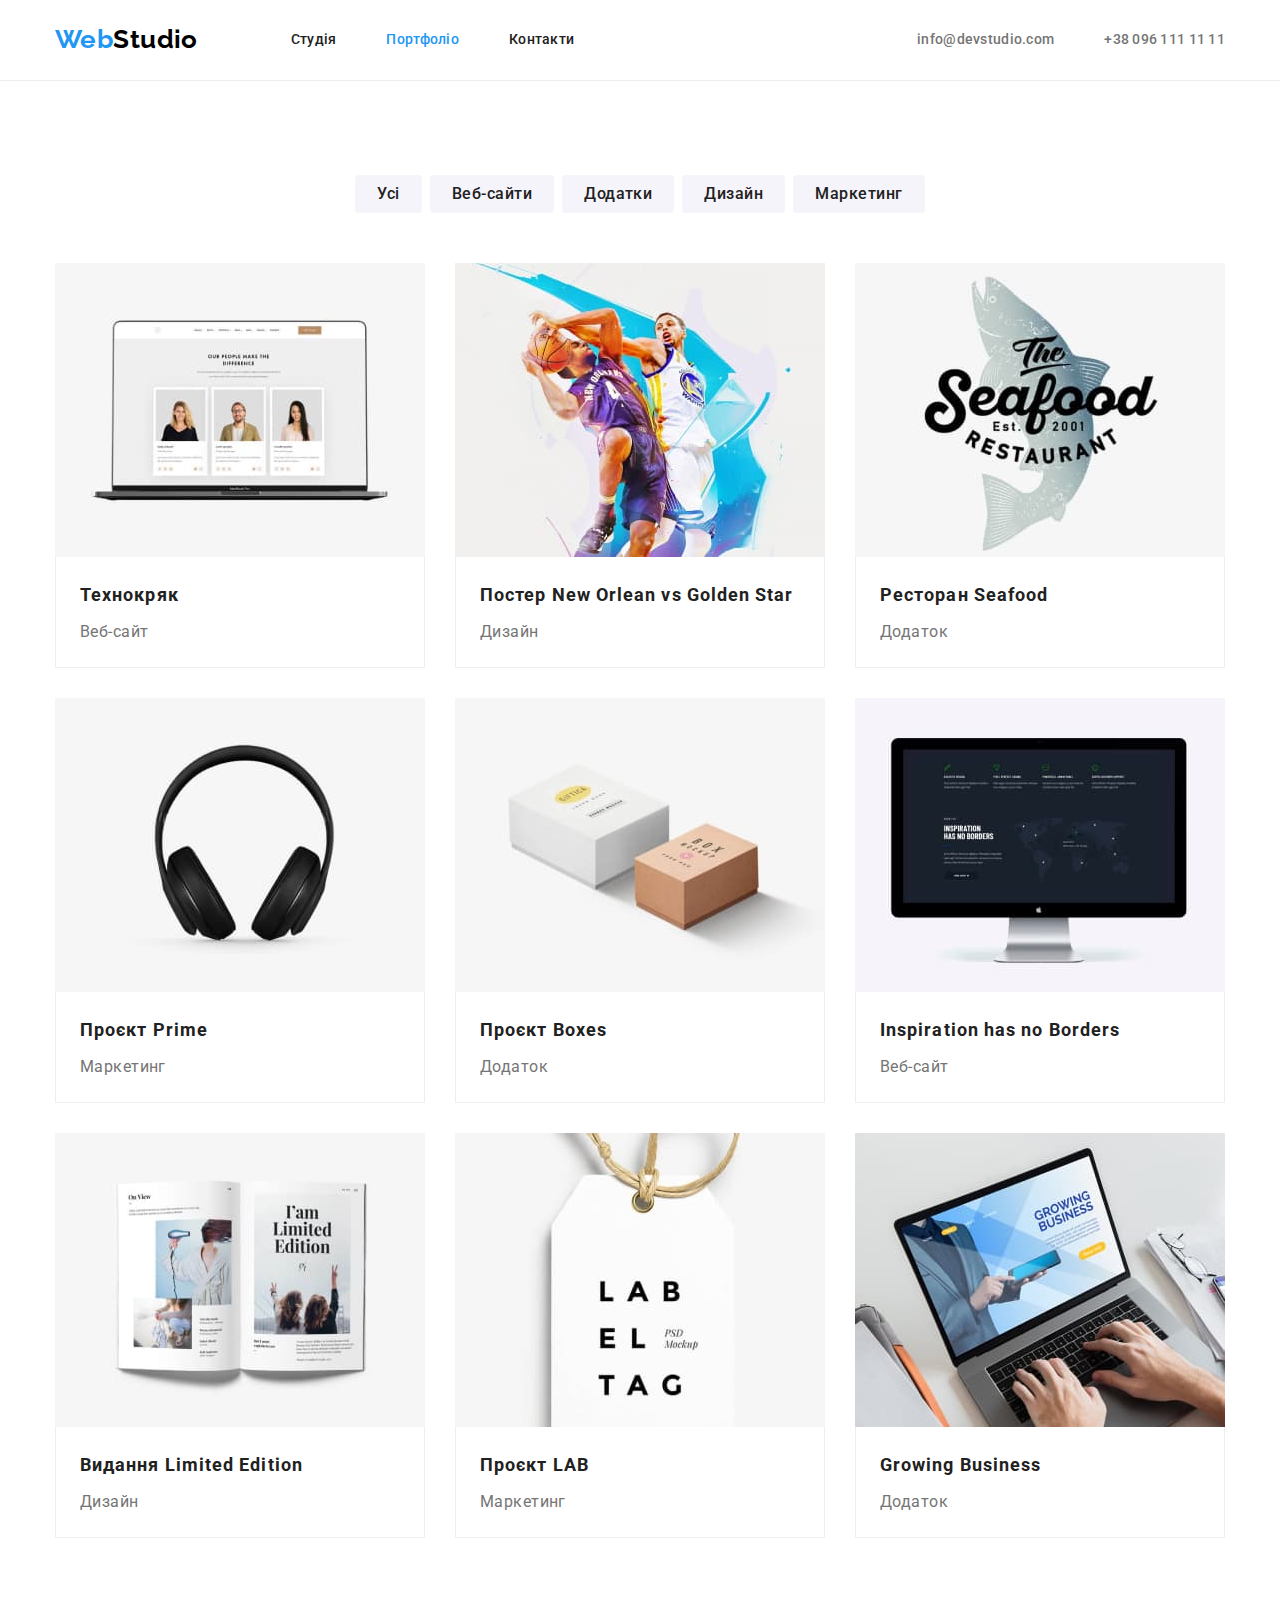
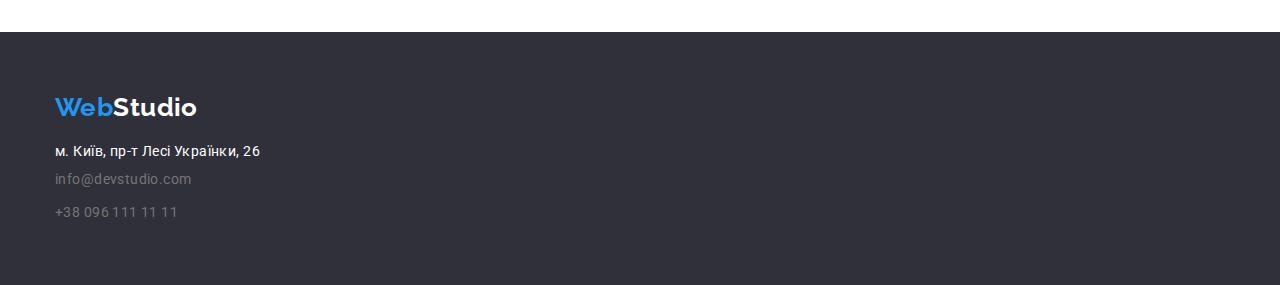
==== portfolio.html @ 80e84106 "copying the project, adding background and shadows" ====
<!DOCTYPE html>
<html lang="uk">

<head>
    <meta charset="UTF-8">
    <meta http-equiv="X-UA-Compatible" content="IE=edge">
    <meta name="viewport" content="width=device-width, initial-scale=1.0">
    <title>WebStudio</title>
    <link rel="preconnect" href="https://fonts.googleapis.com">
    <link rel="preconnect" href="https://fonts.gstatic.com" crossorigin>
    <link href="https://fonts.googleapis.com/css2?family=Raleway:wght@700&family=Roboto:wght@400;500;700;900&display=swap"
        rel="stylesheet">
    <link rel="stylesheet" href="https://cdn.jsdelivr.net/npm/modern-normalize@1.1.0/modern-normalize.min.css">
    <link rel="stylesheet" href="./css/styles.css">
</head>

<body>
    <!--Шапка сайту-->
<header class="page-header">
    <div class="container header-container">
        <nav class="site-nav">
            <a href="./index.html" class="logo link">Web<span class="title">Studio</span></a>
            <ul class="navigation-website list">
                <li><a href="./index.html" class="link">Студія</a></li>
                <li><a href="./portfolio.html" class="current link">Портфоліо</a></li>
                <li><a href="./index.html" class="link">Контакти</a></li>
            </ul>
        </nav>
        <ul class="contact list">
            <li><a href="mailto:info@devstudio.com" class="link">info@devstudio.com</a></li>
            <li><a href="tel:+380961111111" class="link">+38 096 111 11 11</a></li>
        </ul>
    </div>
</header>

    <main>
    <section class="project">
        <div class="container">
            <h1 class="hidden-title">Послуги</h1>
        
        <!--Опції-->
        
        <ul class="option list option-container">
            <li>
                <button type="button" class="option button">Усі</button>
            </li>
            <li>
                <button type="button" class="option button">Веб-сайти</button>
            </li>
            <li>
                <button type="button" class="option button">Додатки</button>
            </li>
            <li>
                <button type="button" class="option button">Дизайн</button>
            </li>
            <li>
                <button type="button" class="option button">Маркетинг</button>
            </li>
        </ul>
        
        <!--Проекти-->
        
        <ul class="list project-container">
            <li class="card">
                <a href="" class="link">
                    <img src="./images/project1.jpg" alt="відкритий ноутбук" width="370" height="294">
                    <div class="card-text"><h2 class="title">Технокряк</h2>
                    <p class="text">Веб-сайт</p>
                    </div>
                </a>
            </li>
            <li class="card">
                <a href="" class="link">
                    <img src="./images/project2.jpg" alt="два баскетболіста" width="370" height="294">
                    <div class="card-text"><h2 class="title">Постер <span lang="en">New Orlean vs Golden Star</span></h2>
                    <p class="text">Дизайн</p>
                    </div>
                </a>
            </li>
            <li class="card">
                <a href="" class="link">
                    <img src="./images/project3.jpg" alt="назва ресторану Seafood" width="370" height="294">
                    <div class="card-text"><h2 class="title">Ресторан <span lang="en">Seafood</span></h2>
                    <p class="text">Додаток</p>
                    </div>
                </a>
            </li>
            <li class="card">
                <a href="" class="link">
                    <img src="./images/project4.jpg" alt="навушники" width="370" height="294">
                    <div class="card-text"><h2 class="title">Проєкт <span lang="en">Prime</span></h2>
                    <p class="text">Маркетинг</p>
                    </div>
                </a>
            </li>
            <li class="card">
                <a href="" class="link">
                    <img src="./images/project5.jpg" alt="дві коробки" width="370" height="294">
                    <div class="card-text"><h2 class="title">Проєкт <span lang="en">Boxes</span></h2>
                    <p class="text">Додаток</p>
                    </div>
                </a>
            </li>
            <li class="card">
                <a href="" class="link">
                    <img src="./images/project6.jpg" alt="монітор комп'ютера" width="370" height="294">
                    <div class="card-text"><h2 class="title" lang="en">Inspiration has no Borders</h2>
                    <p class="text">Веб-сайт</p>
                    </div>
                </a>
            </li>
            <li class="card">
                <a href="" class="link">
                    <img src="./images/project7.jpg" alt="розгорнутий журнал" width="370" height="294">
                    <div class="card-text"><h2 class="title">Видання <span lang="en">Limited Edition</span></h2>
                    <p class="text">Дизайн</p>
                    </div>
                </a>
            </li>
            <li class="card">
                <a href="" class="link">
                    <img src="./images/project8.jpg" alt="біла етікетка" width="370" height="294">
                    <div class="card-text"><h2 class="title">Проєкт <span lang="en">LAB</span></h2>
                    <p class="text">Маркетинг</p>
                    </div>
                </a>
            </li>
            <li class="card">
                <a href="" class="link">
                    <img src="./images/project9.jpg" alt="дві руки друкують на ноутбуку" width="370" height="294">
                    <div class="card-text"><h2 lang="en" class="title">Growing Business</h2>
                    <p class="text">Додаток</p>
                    </div>
                </a>
            </li>
        </ul>
    </div>
        
    </section>
        
    </main>

<!--Контакти-->
<footer class="addres-site">
    <div class="container">
        <a href="./index.html" class="logo link">Web<span class="title-f">Studio</span></a>
        <address>
            <ul class="list">
                <li class="contact-footer">
                    <a href="https://goo.gl/maps/huV2Abc8w93VLeY37" class="map link" target="_blank"
                        rel="noreferer noopener nofollow">
                        м. Київ, пр-т Лесі Українки, 26</a>
                </li>
                <li class="auth contact-footer">
                    <a href="mailto:info@devstudio.com" class="link">info@devstudio.com</a>

                </li>
                <li class="auth contact-footer">
                    <a href="tel:+380961111111" class="link">+38 096 111 11 11</a>
                </li>
            </ul>
        </address>
    </div>
</footer>

</body>

</html>
---- css/styles.css ----
:root{
  --title-color:#212121;
  --text-color:#757575;
  --chenj-color:#2196F3;
  --mane-color:#FFFFFF;
  --section-bg-color:#F5F5F5;
  --footer-bg-color:#2F303A;
  --section-bg-color:#F5F4FA;
  --card-bg-color:#EEEEEE;
  --blac-color:#000000;
  --hero-color: #C4C4C4;
  --icon-color-fon: #F5F4FA;
}

.list{
    list-style: none;
    padding-left: 0;
    margin: 0;
}

img{
    display: block;
    max-width: 100%;
    height: auto;
}

.link{
    text-decoration: none;
}

h1,h2,h3,h4,p{
    margin: 0;
}

 ul,ol{
    margin-top: 0;
    margin-bottom: 0;
    padding-left: 0;
 }

button{
    cursor: pointer;
 }

body{
    background-color: var(--mane-color);
    color: var(--text-color);
    font-family: Roboto, sans-serif;
    letter-spacing: 0.03em;
    font-size: 14px;
}

.container {
    width: 1200px;
    padding-left: 15px;
    padding-right: 15px;
    margin-right: auto;
    margin-left: auto;
}

.section{
    padding-top: 94px;
    padding-bottom: 94px;
}

/* ============= Шапка сайту ============= */

.page-header{
    padding-top: 24px;
    padding-bottom: 25px;
    border-bottom: 1px solid #ececec;
    text-align: center;
}

.header-container{
    display: flex;
    align-items: center;
}

.site-nav{
    display: flex;
    align-items: center;
}

.navigation-website {
    display: flex;
    column-gap: 50px;
}

.logo{
    margin-right: 93px;
    color: var(--chenj-color);
    font-family: 'Raleway';
    font-weight: 700;
    font-size: 26px;
    line-height: 1.19;
}

.logo .title{
    color: var(--blac-color);
}

.logo .title-f{
    color: var(--mane-color);
}

.navigation-website a{
    color: var(--title-color); 
    padding-top: 32px;
    padding-bottom: 32px;
    
} 

.contact a{
    color: var(--text-color);
}

.contact{
    display: flex;
    margin-left: auto;
    column-gap: 50px;
}

.navigation-website a:hover,
.navigation-website a:focus,
.contact a:hover,
.contact a:focus{
    color: var(--chenj-color);
}

.navigation-website a,
.contact{
    font-weight: 500;
    line-height: 1.71;
    letter-spacing: 0.02em
}

.navigation-website .current{
    color: var(--chenj-color);
}

/* ===== Герой ===== */

.hero{
    background-color: var(--hero-color);
    padding-top: 200px;
    padding-bottom: 200px;

    width: 1600px;
    height: 600px;
    margin-left: auto;
    margin-right: auto;
    background-image:linear-gradient(rgba(47, 48, 58, 0.4), rgba(47, 48, 58, 0.4)), 
    url(../images/hero.jpg);
    background-size: cover;
}

.hero-container{
    text-align: center;
}

.hero-title{
    color: var(--mane-color);
    width: 694px;
    margin-bottom: 30px;
    margin-left: auto;
    margin-right: auto;
       
    font-weight: 900;
    font-size: 44px;
    line-height: 1.36;
    text-align: center;
    letter-spacing: 0.06em;
    text-transform: uppercase;
}

.button-hero{
    display: block;
}

.button{
    color: var(--mane-color);
    background-color: var(--chenj-color);
    border: none;
    border-radius: 4px;
    font-family: Roboto, sans-serif;
    font-weight: 700;
    font-size: 16px;
    line-height: 1.88;
    display: inline-block;
    align-items: center;
    text-align: center;
    letter-spacing: 0.06em;
    margin: auto;
    cursor: pointer;
}

.button-hero{
    min-width: 216px;
    padding: 10px 32px;
}

/* ============= Секції ============ */

/* ===== Наші переваги ===== */

.benefits-container{
    display: flex;
    flex-wrap: wrap;
    column-gap: 30px;
}

.hidden-title{
    position: absolute;
    white-space: nowrap;
    width: 1px;
    height: 1px;
    overflow: hidden;
    border: 0;
    padding: 0;
    clip: rect(0 0 0 0);
    clip-path: inset(50%);
    margin: -1px;
}

.benefits li{
    width: 270px;
}

.benefits .title{
    color: var(--title-color);
    margin-bottom: 10px;

    font-weight: 700;
    font-size: 14px;
    line-height: 1.14;
    text-transform: uppercase;
}

.benefits .text{
    font-weight: 400;
    line-height: 1.71;
}

.benefits .title::before{
    content: '';
    display: block;
    height: 120px; 
    background-repeat: no-repeat;
    background-position: center;
    background-color: var(--icon-color-fon);
    margin-bottom: 30px;
}

.icon-antenna::before{
    background-image: url(../images/antenna.svg);
}

.icon-cloc::before{
    background-image: url(../images/clock.svg);
}

.icon-diagram::before{
    background-image: url(../images/diagram.svg);
}

.icon-astronaut::before{
    background-image: url(../images/astronaut.svg);
}





/* ===== Чим ми займаємся =====  */

.work{
    padding-top: 0;  
}

.work-container {
    display: flex;
    flex-wrap: wrap;
    column-gap: 30px;
}

.section-title{
    color: var(--title-color);

    font-weight: 700;
    font-size: 36px;
    line-height: 1.17;
    text-align: center;
}

/* ===== Наша команда ===== */

.team{
    background-color: var(--section-bg-color);
}

.team-container{
    display: flex;
    flex-wrap: wrap;
    column-gap: 30px;
}

.team-card-text{
    padding: 30px 0px;
    text-align: center;
}

.section-title{
    margin-bottom: 50px;
}

.team .name{
    color: var(--title-color);
    margin-bottom: 10px;

    font-weight: 500;
    font-size: 16px;
    line-height: 1.19;
    text-align: center;
}

.team .text{
    font-size: 16px;
    line-height: 1.19;
    text-align: center;
}

.member{
    background-color: var(--mane-color);
    box-shadow: 0px 1px 3px rgba(0, 0, 0, 0.12), 0px 1px 1px rgba(0, 0, 0, 0.14), 0px 2px 1px rgba(0, 0, 0, 0.2);
    border-radius: 0px 0px 4px 4px;
}

/* ============= Контакти ============= */

.auth{
    color: rgba(255,255,255,60%);

    font-weight: 400;
    line-height: 1.71;
    letter-spacing: 0.03em;
}

address{
    margin-top: 20px;
}

.contact-footer:not(:last-child){
    margin-bottom: 9px;
}

.contact-footer a:hover,
.contact-footer a:focus{
    color: var(--chenj-color);
}

.contact-footer .link{
    color: var(--text-color);
}

.contact-footer .map{
    color: var(--mane-color);
}

address {
    font-style: normal;
}

.addres-site{
    background-color: var(--footer-bg-color);
    padding-top: 60px;
    padding-bottom: 60px;
    }

 /* ===== Опції портфоліо ===== */

 .project{
    padding-top: 94px;
    padding-bottom: 94px;
 }

 .option-container{
    display: flex;
    flex-wrap: wrap;
    column-gap: 8px;
    justify-content: center;
    margin-bottom: 50px;
 }

 .project-container{
    display: flex;
    flex-wrap: wrap;
    column-gap: 30px;
    row-gap: 30px;
 }

.option.button{
    color: var(--title-color);
    background-color: var(--section-bg-color);
    padding: 6px 22px;

    font-family: inherit;
    font-weight: 500;
    font-size: 16px;
    line-height: 1.62;
    letter-spacing: 0.03em;
}

.option.button:hover,
.option.button:focus{
    color: var(--mane-color);
    background-color: var(--chenj-color);

    box-shadow: 0px 3px 1px rgba(0, 0, 0, 0.1), 0px 1px 2px rgba(0, 0, 0, 0.08), 0px 2px 2px rgba(0, 0, 0, 0.12);

}

/* ===== Проекти портфоліо ===== */

.card .title{
    color: var(--title-color);

    font-weight: 700;
    font-size: 18px;
    line-height: 2;
    letter-spacing: 0.06em;
    margin-bottom: 4px;
}

.card .text{
    color: var(--text-color);

    font-weight: 400;
    font-size: 16px;
    line-height: 1.88;
}

.card-text{
    padding: 20px 24px;
    border: 1px solid var(--card-bg-color);
    border-top: none;
}

.card:hover,
.card:focus{
    box-shadow: 0px 1px 1px rgba(0, 0, 0, 0.12), 0px 4px 4px rgba(0, 0, 0, 0.06), 1px 4px 6px rgba(0, 0, 0, 0.16);

}
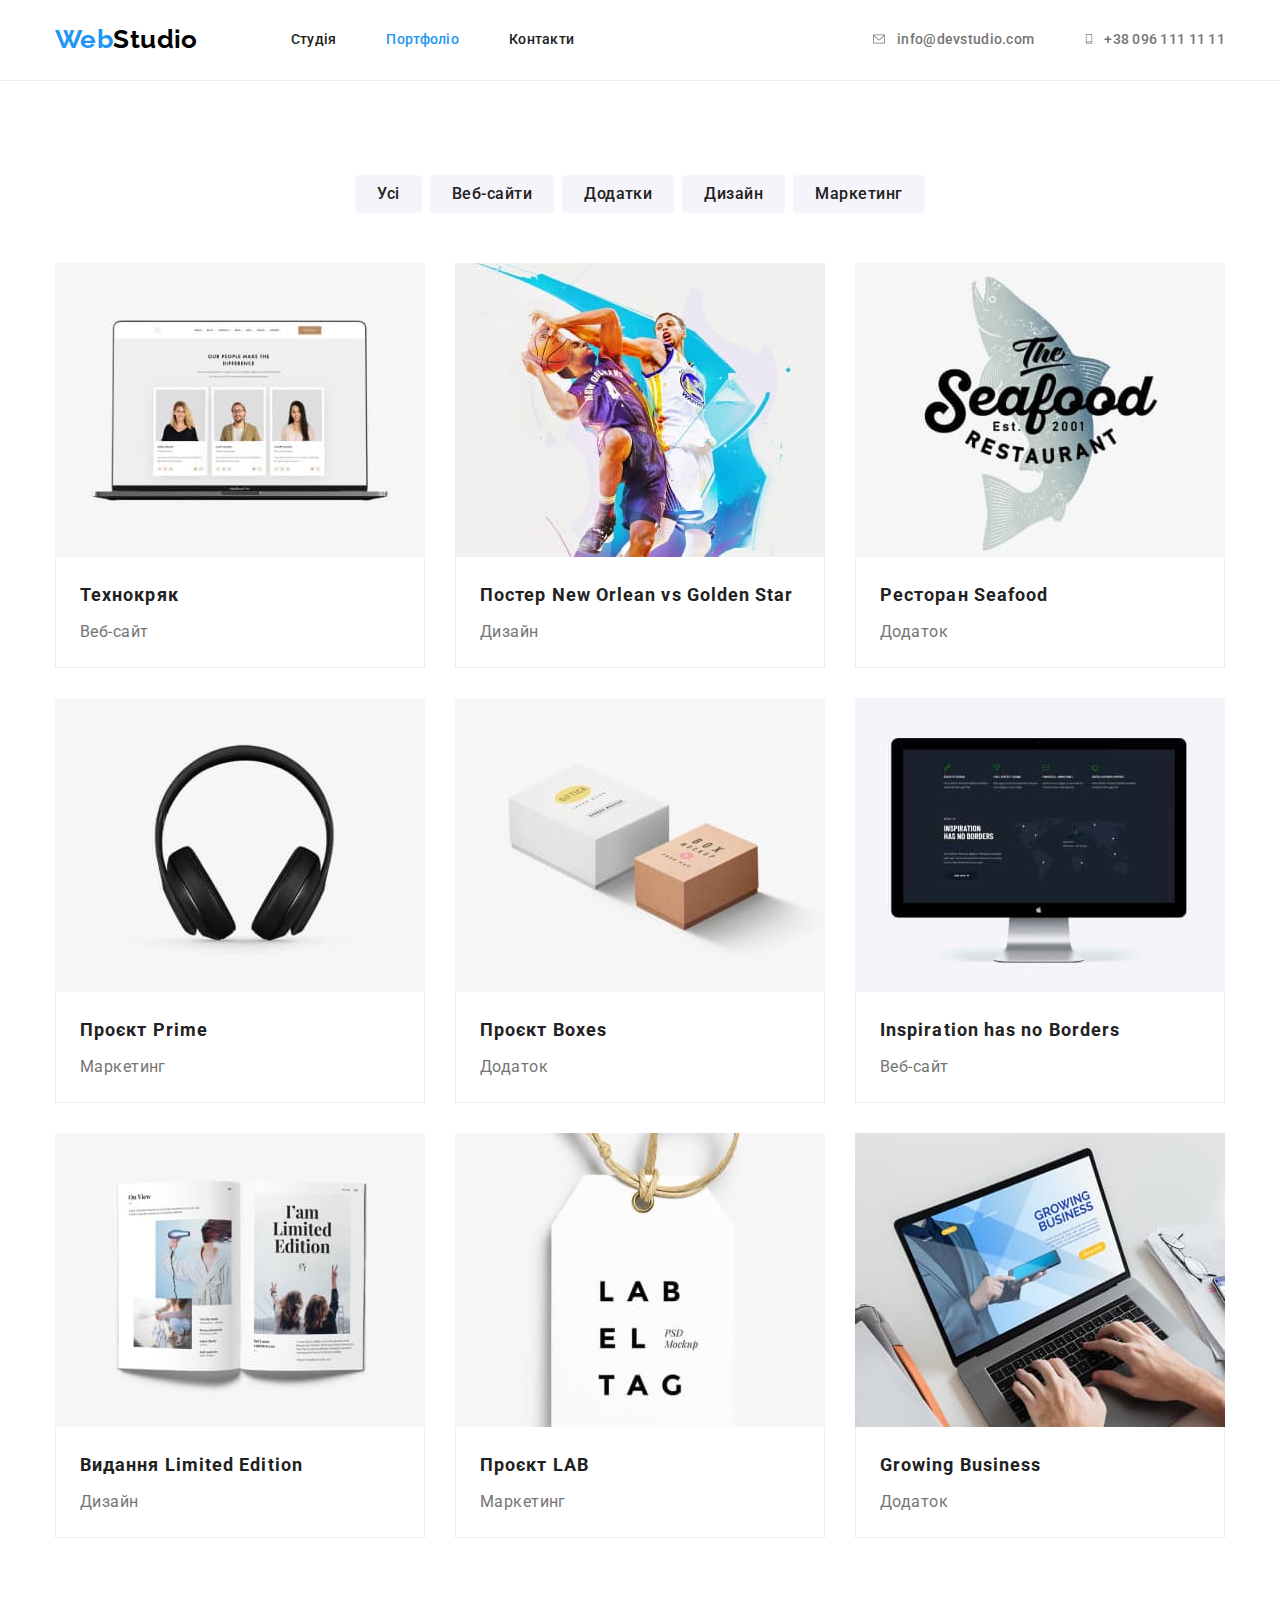
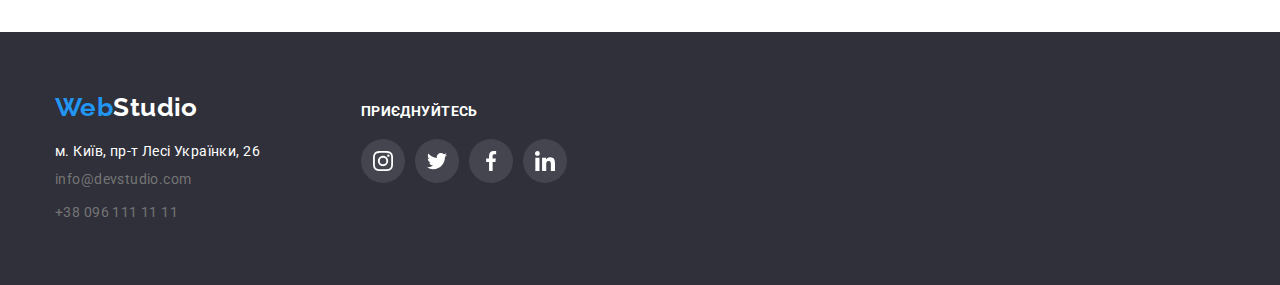
==== commit 4045b447: "creating a new section, adding svg icons" ====
--- a/portfolio.html
+++ b/portfolio.html
@@ -27,8 +27,18 @@
             </ul>
         </nav>
         <ul class="contact list">
-            <li><a href="mailto:info@devstudio.com" class="link">info@devstudio.com</a></li>
-            <li><a href="tel:+380961111111" class="link">+38 096 111 11 11</a></li>
+            <li>
+                <a href="mailto:info@devstudio.com" class="link contact-nav">
+                    <svg class="contact-icon" width="16" height="12">
+                        <use href="./images/sprite.svg#icon-envelope"></use>
+                    </svg>info@devstudio.com</a>
+            </li>
+            <li>
+                <a href="tel:+380961111111" class="link contact-nav">
+                    <svg class="contact-icon" width="10" height="16">
+                        <use href="./images/sprite.svg#icon-smartphone"></use>
+                    </svg>+38 096 111 11 11</a>
+            </li>
         </ul>
     </div>
 </header>
@@ -142,27 +152,64 @@
 
 <!--Контакти-->
 <footer class="addres-site">
-    <div class="container">
-        <a href="./index.html" class="logo link">Web<span class="title-f">Studio</span></a>
-        <address>
-            <ul class="list">
-                <li class="contact-footer">
-                    <a href="https://goo.gl/maps/huV2Abc8w93VLeY37" class="map link" target="_blank"
-                        rel="noreferer noopener nofollow">
-                        м. Київ, пр-т Лесі Українки, 26</a>
-                </li>
-                <li class="auth contact-footer">
-                    <a href="mailto:info@devstudio.com" class="link">info@devstudio.com</a>
-
-                </li>
-                <li class="auth contact-footer">
-                    <a href="tel:+380961111111" class="link">+38 096 111 11 11</a>
+    <div class="container footer-container">
+        <div class="container-addres">
+            <a href="./index.html" class="logo link">Web<span class="title-f">Studio</span></a>
+            <address>
+                <ul class="list">
+                    <li class="contact-footer">
+                        <a href="https://goo.gl/maps/huV2Abc8w93VLeY37" class="map link" target="_blank"
+                            rel="noreferer noopener nofollow">
+                            м. Київ, пр-т Лесі Українки, 26</a>
+                    </li>
+                    <li class="auth contact-footer">
+                        <a href="mailto:info@devstudio.com" class="link">info@devstudio.com</a>
+
+                    </li>
+                    <li class="auth contact-footer">
+                        <a href="tel:+380961111111" class="link">+38 096 111 11 11</a>
+                    </li>
+                </ul>
+            </address>
+
+
+        </div>
+
+        <div class="social-address">
+            <h2 class="social-footer-title">приєднуйтесь</h2>
+            <ul class="list social-address-list">
+                <li class="address-icon">
+                    <a href="" class="social-list-link">
+                        <svg lang="en" aria-label="instagram icon" class="social-list-icon" width="20" heigth="20">
+                            <use href="./images/sprite.svg#icon-instagram"></use>
+                        </svg>
+                    </a>
+                </li>
+                <li class="address-icon">
+                    <a href="" class="social-list-link">
+                        <svg lang="en" aria-label="twitter icon" class="social-list-icon" width="20" heigth="20">
+                            <use href="./images/sprite.svg#icon-twitter"></use>
+                        </svg>
+                    </a>
+                </li>
+                <li class="address-icon">
+                    <a href="" class="social-list-link">
+                        <svg lang="en" aria-label="facebook icon" class="social-list-icon" width="20" heigth="20">
+                            <use href="./images/sprite.svg#icon-facebook"></use>
+                        </svg>
+                    </a>
+                </li>
+                <li class="address-icon">
+                    <a href="" class="social-list-link">
+                        <svg lang="en" aria-label="linkedin icon" class="social-list-icon" width="20" heigth="20">
+                            <use href="./images/sprite.svg#icon-linkedin"></use>
+                        </svg>
+                    </a>
                 </li>
             </ul>
-        </address>
+        </div>
     </div>
 </footer>
-
 </body>
 
 </html>--- a/css/styles.css
+++ b/css/styles.css
@@ -10,6 +10,7 @@
   --blac-color:#000000;
   --hero-color: #C4C4C4;
   --icon-color-fon: #F5F4FA;
+  --icon-color:#AFB1B8;
 }
 
 .list{
@@ -128,6 +129,11 @@
     color: var(--chenj-color);
 }
 
+a:hover .contact-icon,
+a:focus .contact-icon {
+    fill: var(--chenj-color);
+}
+
 .navigation-website a,
 .contact{
     font-weight: 500;
@@ -137,6 +143,16 @@
 
 .navigation-website .current{
     color: var(--chenj-color);
+}
+
+.contact-nav{
+    display: flex;
+    align-items: center;
+}
+
+.contact-icon{
+    fill: var(--text-color);
+    margin-right: 10px;
 }
 
 /* ===== Герой ===== */
@@ -242,35 +258,19 @@
     line-height: 1.71;
 }
 
-.benefits .title::before{
-    content: '';
-    display: block;
-    height: 120px; 
-    background-repeat: no-repeat;
-    background-position: center;
+.benefits-icon{
+    display: flex;
+    align-items: center;
+    justify-content: center;
+    height: 120px;
     background-color: var(--icon-color-fon);
     margin-bottom: 30px;
 }
 
-.icon-antenna::before{
-    background-image: url(../images/antenna.svg);
-}
-
-.icon-cloc::before{
-    background-image: url(../images/clock.svg);
-}
-
-.icon-diagram::before{
-    background-image: url(../images/diagram.svg);
-}
-
-.icon-astronaut::before{
-    background-image: url(../images/astronaut.svg);
-}
-
-
-
-
+/* .benefits-list-icon{
+    width: 70px;
+    height: 70px;
+} */
 
 /* ===== Чим ми займаємся =====  */
 
@@ -328,6 +328,7 @@
     font-size: 16px;
     line-height: 1.19;
     text-align: center;
+    margin-bottom: 16px;
 }
 
 .member{
@@ -336,6 +337,73 @@
     border-radius: 0px 0px 4px 4px;
 }
 
+.member .list{
+    display: flex;
+    column-gap: 10px;
+    justify-content: center;
+}
+
+.social-list-link{
+    display: flex;
+    align-items: center;
+    justify-content: center;
+    width: 44px;
+    height: 44px;
+    border-radius: 50%;
+} 
+
+.social-list-icon{
+    /* width: 20px;
+    height: 20px; */
+    fill: var(--icon-color);
+}
+
+.social-list-link:hover,
+.social-list-link:focus{
+    background-color: var(--chenj-color);
+}
+
+.social-list-link:hover .social-list-icon,
+.social-list-link:focus .social-list-icon{
+    fill: var(--mane-color);
+}
+
+/* ===== Постійні клієнти ===== */
+
+.client-container{
+    display: flex;
+    align-items: center;
+    justify-content: center;
+    flex-wrap: wrap;
+    column-gap: 30px;
+}
+
+.client-icon{
+    display: flex;
+    align-items: center;
+    justify-content: center;
+    width: 170px;
+    height: 92px;
+    border: 1px solid var(--icon-color);
+    border-radius: 4px;
+}
+
+.client-icon:hover,
+.client-icon:focus{
+    border: 1px solid var(--chenj-color); 
+}
+
+.client-list-icon{
+    /* width: 106px;
+    height: 60px; */
+    fill: var(--icon-color);
+}
+
+.client-list-link:hover .client-list-icon,
+.client-list-link:focus .client-list-icon {
+    fill: var(--chenj-color);
+}
+
 /* ============= Контакти ============= */
 
 .auth{
@@ -350,6 +418,15 @@
     margin-top: 20px;
 }
 
+.footer-container{
+    display: flex;
+    align-items: baseline;
+}
+
+.container-addres{
+   margin-right: 70px;
+}
+
 .contact-footer:not(:last-child){
     margin-bottom: 9px;
 }
@@ -372,10 +449,39 @@
 }
 
 .addres-site{
+    display: flex;
+    
     background-color: var(--footer-bg-color);
     padding-top: 60px;
     padding-bottom: 60px;
-    }
+}
+
+.social-footer-title{
+    color: var(--mane-color);
+    font-weight: 700;
+    font-size: 14px;
+    line-height: 1.17;
+    text-transform: uppercase;
+
+    margin-bottom: 20px;
+}
+
+.social-address-list{
+    display: flex;
+    column-gap: 10px;
+    
+}
+
+.address-icon{
+    background-color: rgba(255, 255, 255, 10%);
+    border-radius: 50%;
+    color: var(--mane-color);
+}
+
+.address-icon .social-list-icon{
+    fill: var(--mane-color);
+}
+
 
  /* ===== Опції портфоліо ===== */
 
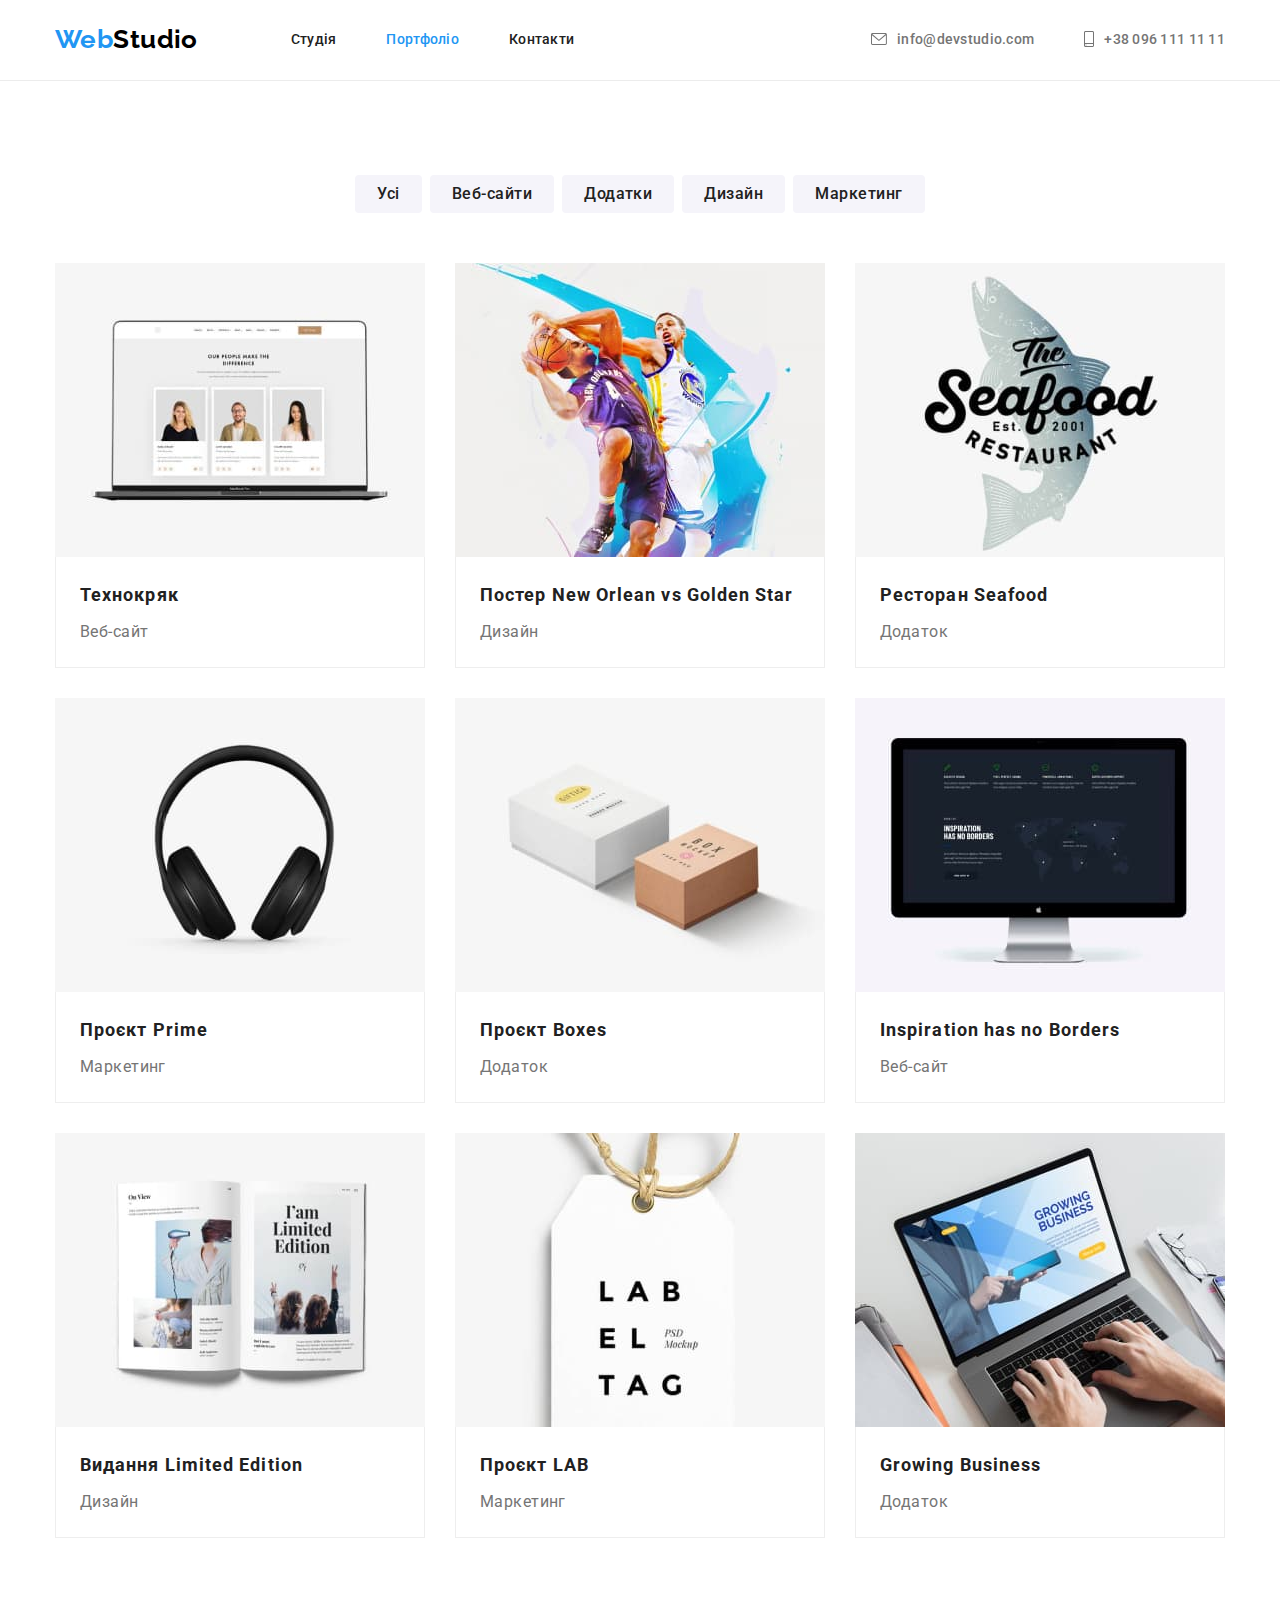
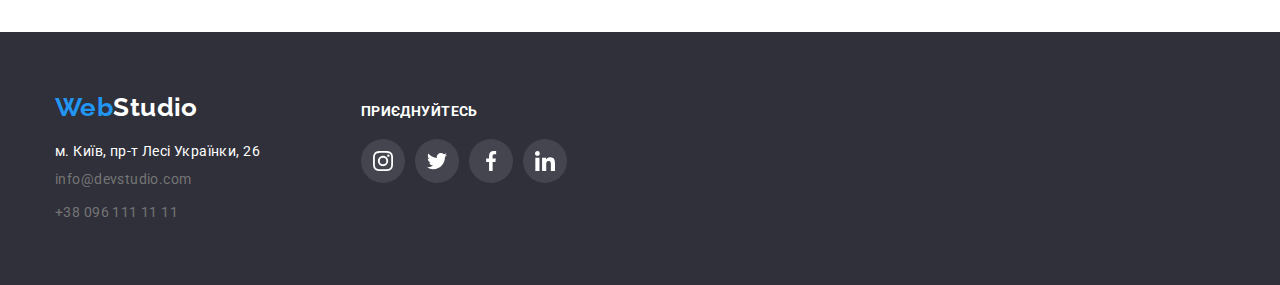
==== commit 66e9e071: "fixing bugs in icon design" ====
--- a/portfolio.html
+++ b/portfolio.html
@@ -72,7 +72,7 @@
         
         <ul class="list project-container">
             <li class="card">
-                <a href="" class="link">
+                <a href="" class="link card-link">
                     <img src="./images/project1.jpg" alt="відкритий ноутбук" width="370" height="294">
                     <div class="card-text"><h2 class="title">Технокряк</h2>
                     <p class="text">Веб-сайт</p>
@@ -80,7 +80,7 @@
                 </a>
             </li>
             <li class="card">
-                <a href="" class="link">
+                <a href="" class="link card-link">
                     <img src="./images/project2.jpg" alt="два баскетболіста" width="370" height="294">
                     <div class="card-text"><h2 class="title">Постер <span lang="en">New Orlean vs Golden Star</span></h2>
                     <p class="text">Дизайн</p>
@@ -88,7 +88,7 @@
                 </a>
             </li>
             <li class="card">
-                <a href="" class="link">
+                <a href="" class="link card-link">
                     <img src="./images/project3.jpg" alt="назва ресторану Seafood" width="370" height="294">
                     <div class="card-text"><h2 class="title">Ресторан <span lang="en">Seafood</span></h2>
                     <p class="text">Додаток</p>
@@ -96,7 +96,7 @@
                 </a>
             </li>
             <li class="card">
-                <a href="" class="link">
+                <a href="" class="link card-link">
                     <img src="./images/project4.jpg" alt="навушники" width="370" height="294">
                     <div class="card-text"><h2 class="title">Проєкт <span lang="en">Prime</span></h2>
                     <p class="text">Маркетинг</p>
@@ -104,7 +104,7 @@
                 </a>
             </li>
             <li class="card">
-                <a href="" class="link">
+                <a href="" class="link card-link">
                     <img src="./images/project5.jpg" alt="дві коробки" width="370" height="294">
                     <div class="card-text"><h2 class="title">Проєкт <span lang="en">Boxes</span></h2>
                     <p class="text">Додаток</p>
@@ -112,7 +112,7 @@
                 </a>
             </li>
             <li class="card">
-                <a href="" class="link">
+                <a href="" class="link card-link">
                     <img src="./images/project6.jpg" alt="монітор комп'ютера" width="370" height="294">
                     <div class="card-text"><h2 class="title" lang="en">Inspiration has no Borders</h2>
                     <p class="text">Веб-сайт</p>
@@ -120,7 +120,7 @@
                 </a>
             </li>
             <li class="card">
-                <a href="" class="link">
+                <a href="" class="link card-link">
                     <img src="./images/project7.jpg" alt="розгорнутий журнал" width="370" height="294">
                     <div class="card-text"><h2 class="title">Видання <span lang="en">Limited Edition</span></h2>
                     <p class="text">Дизайн</p>
@@ -128,7 +128,7 @@
                 </a>
             </li>
             <li class="card">
-                <a href="" class="link">
+                <a href="" class="link card-link">
                     <img src="./images/project8.jpg" alt="біла етікетка" width="370" height="294">
                     <div class="card-text"><h2 class="title">Проєкт <span lang="en">LAB</span></h2>
                     <p class="text">Маркетинг</p>
@@ -136,7 +136,7 @@
                 </a>
             </li>
             <li class="card">
-                <a href="" class="link">
+                <a href="" class="link card-link">
                     <img src="./images/project9.jpg" alt="дві руки друкують на ноутбуку" width="370" height="294">
                     <div class="card-text"><h2 lang="en" class="title">Growing Business</h2>
                     <p class="text">Додаток</p>
@@ -176,32 +176,32 @@
         </div>
 
         <div class="social-address">
-            <h2 class="social-footer-title">приєднуйтесь</h2>
+            <p class="social-footer-title">приєднуйтесь</p>
             <ul class="list social-address-list">
                 <li class="address-icon">
                     <a href="" class="social-list-link">
-                        <svg lang="en" aria-label="instagram icon" class="social-list-icon" width="20" heigth="20">
+                        <svg lang="en" aria-label="instagram icon" class="social-list-icon" width="20" height="20">
                             <use href="./images/sprite.svg#icon-instagram"></use>
                         </svg>
                     </a>
                 </li>
                 <li class="address-icon">
                     <a href="" class="social-list-link">
-                        <svg lang="en" aria-label="twitter icon" class="social-list-icon" width="20" heigth="20">
+                        <svg lang="en" aria-label="twitter icon" class="social-list-icon" width="20" height="20">
                             <use href="./images/sprite.svg#icon-twitter"></use>
                         </svg>
                     </a>
                 </li>
                 <li class="address-icon">
                     <a href="" class="social-list-link">
-                        <svg lang="en" aria-label="facebook icon" class="social-list-icon" width="20" heigth="20">
+                        <svg lang="en" aria-label="facebook icon" class="social-list-icon" width="20" height="20">
                             <use href="./images/sprite.svg#icon-facebook"></use>
                         </svg>
                     </a>
                 </li>
                 <li class="address-icon">
                     <a href="" class="social-list-link">
-                        <svg lang="en" aria-label="linkedin icon" class="social-list-icon" width="20" heigth="20">
+                        <svg lang="en" aria-label="linkedin icon" class="social-list-icon" width="20" height="20">
                             <use href="./images/sprite.svg#icon-linkedin"></use>
                         </svg>
                     </a>
--- a/css/styles.css
+++ b/css/styles.css
@@ -129,11 +129,6 @@
     color: var(--chenj-color);
 }
 
-a:hover .contact-icon,
-a:focus .contact-icon {
-    fill: var(--chenj-color);
-}
-
 .navigation-website a,
 .contact{
     font-weight: 500;
@@ -151,7 +146,7 @@
 }
 
 .contact-icon{
-    fill: var(--text-color);
+    fill: currentColor;
     margin-right: 10px;
 }
 
@@ -169,6 +164,7 @@
     background-image:linear-gradient(rgba(47, 48, 58, 0.4), rgba(47, 48, 58, 0.4)), 
     url(../images/hero.jpg);
     background-size: cover;
+    background-repeat: no-repeat;
 }
 
 .hero-container{
@@ -267,11 +263,6 @@
     margin-bottom: 30px;
 }
 
-/* .benefits-list-icon{
-    width: 70px;
-    height: 70px;
-} */
-
 /* ===== Чим ми займаємся =====  */
 
 .work{
@@ -350,35 +341,27 @@
     width: 44px;
     height: 44px;
     border-radius: 50%;
+    color: var(--icon-color);
 } 
-
-.social-list-icon{
-    /* width: 20px;
-    height: 20px; */
-    fill: var(--icon-color);
-}
 
 .social-list-link:hover,
 .social-list-link:focus{
     background-color: var(--chenj-color);
-}
-
-.social-list-link:hover .social-list-icon,
-.social-list-link:focus .social-list-icon{
-    fill: var(--mane-color);
+    color: var(--mane-color);
+}
+
+.social-list-icon {
+    fill: currentColor;
 }
 
 /* ===== Постійні клієнти ===== */
 
 .client-container{
     display: flex;
-    align-items: center;
-    justify-content: center;
-    flex-wrap: wrap;
     column-gap: 30px;
 }
 
-.client-icon{
+.client-list-link{
     display: flex;
     align-items: center;
     justify-content: center;
@@ -386,17 +369,19 @@
     height: 92px;
     border: 1px solid var(--icon-color);
     border-radius: 4px;
-}
-
-.client-icon:hover,
-.client-icon:focus{
+    color: var(--icon-color);
+}
+
+.client-list-link:hover,
+.client-list-link:focus{
     border: 1px solid var(--chenj-color); 
+    
 }
 
 .client-list-icon{
     /* width: 106px;
     height: 60px; */
-    fill: var(--icon-color);
+    fill: currentColor;
 }
 
 .client-list-link:hover .client-list-icon,
@@ -481,7 +466,6 @@
 .address-icon .social-list-icon{
     fill: var(--mane-color);
 }
-
 
  /* ===== Опції портфоліо ===== */
 
@@ -552,8 +536,12 @@
     border-top: none;
 }
 
-.card:hover,
-.card:focus{
+.card-link{
+    display: block;
+}
+
+.card-link:hover,
+.card-link:focus{
     box-shadow: 0px 1px 1px rgba(0, 0, 0, 0.12), 0px 4px 4px rgba(0, 0, 0, 0.06), 1px 4px 6px rgba(0, 0, 0, 0.16);
 
 }
